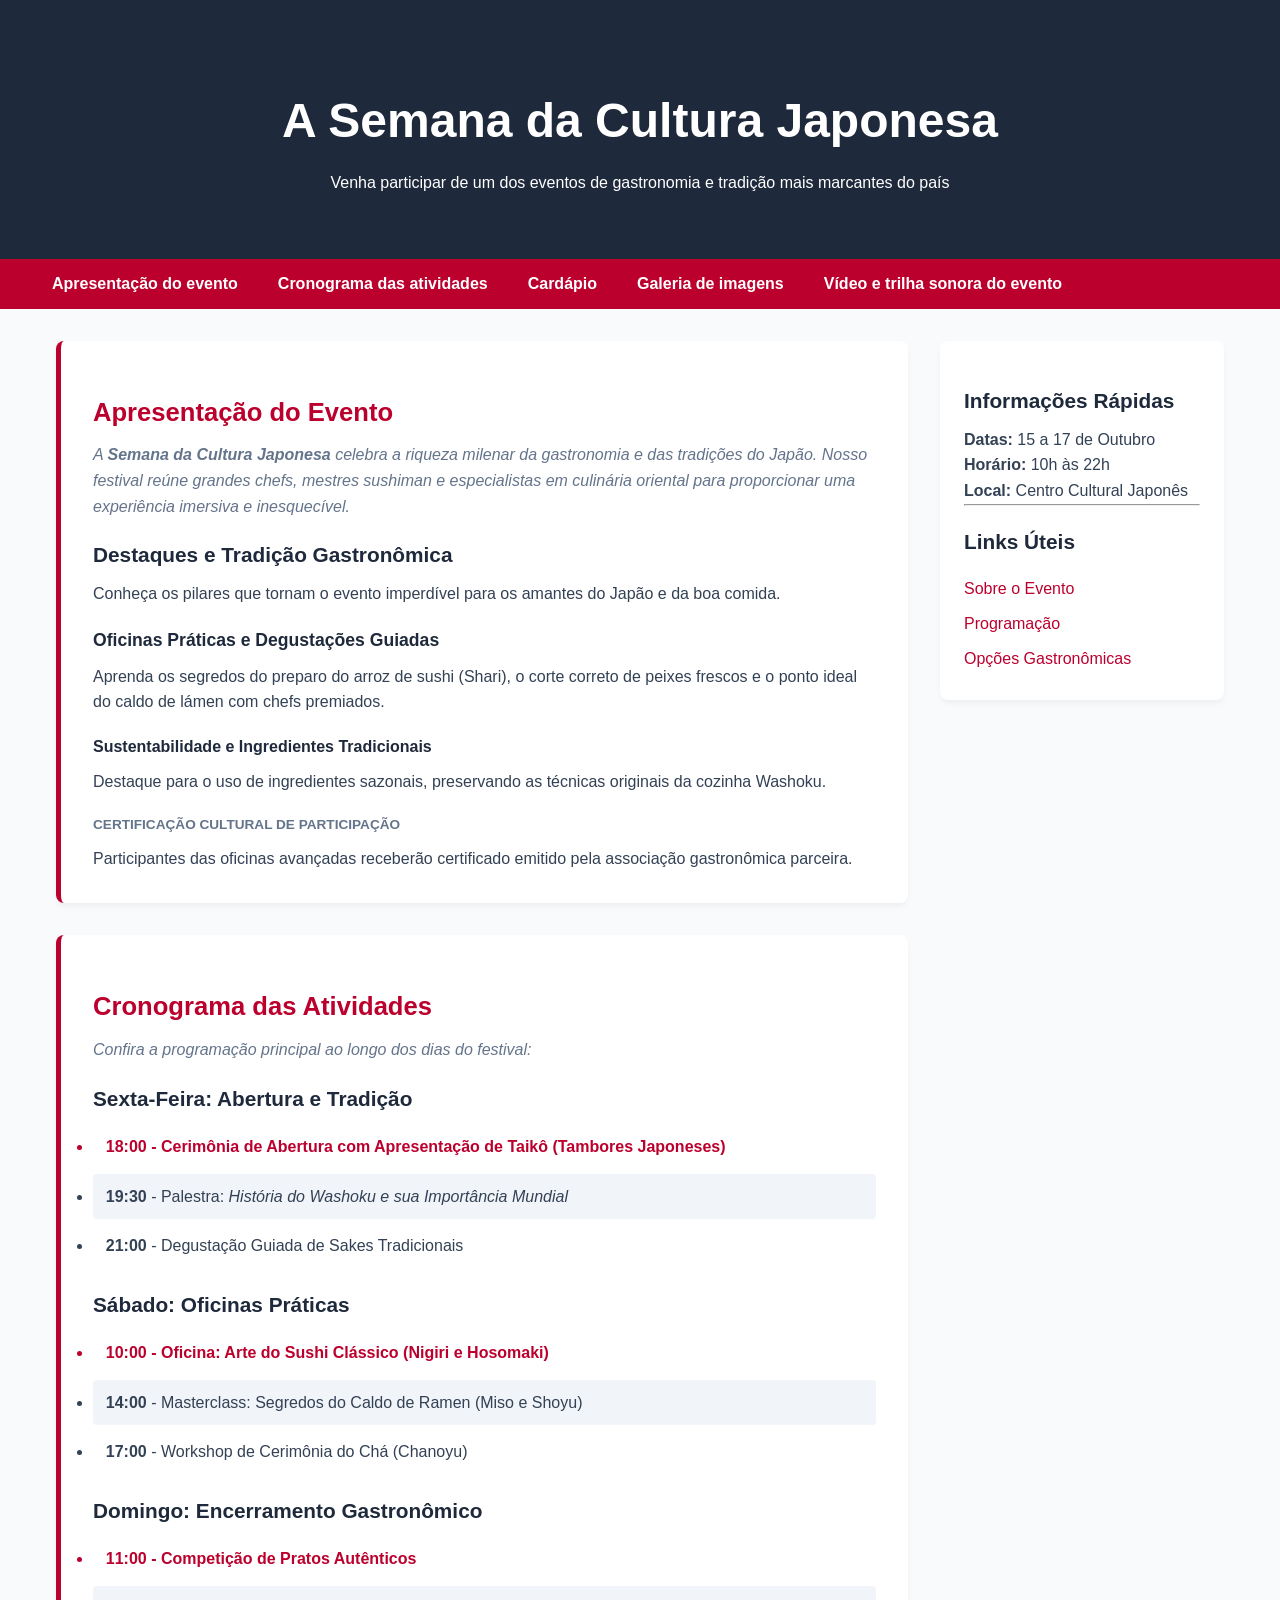
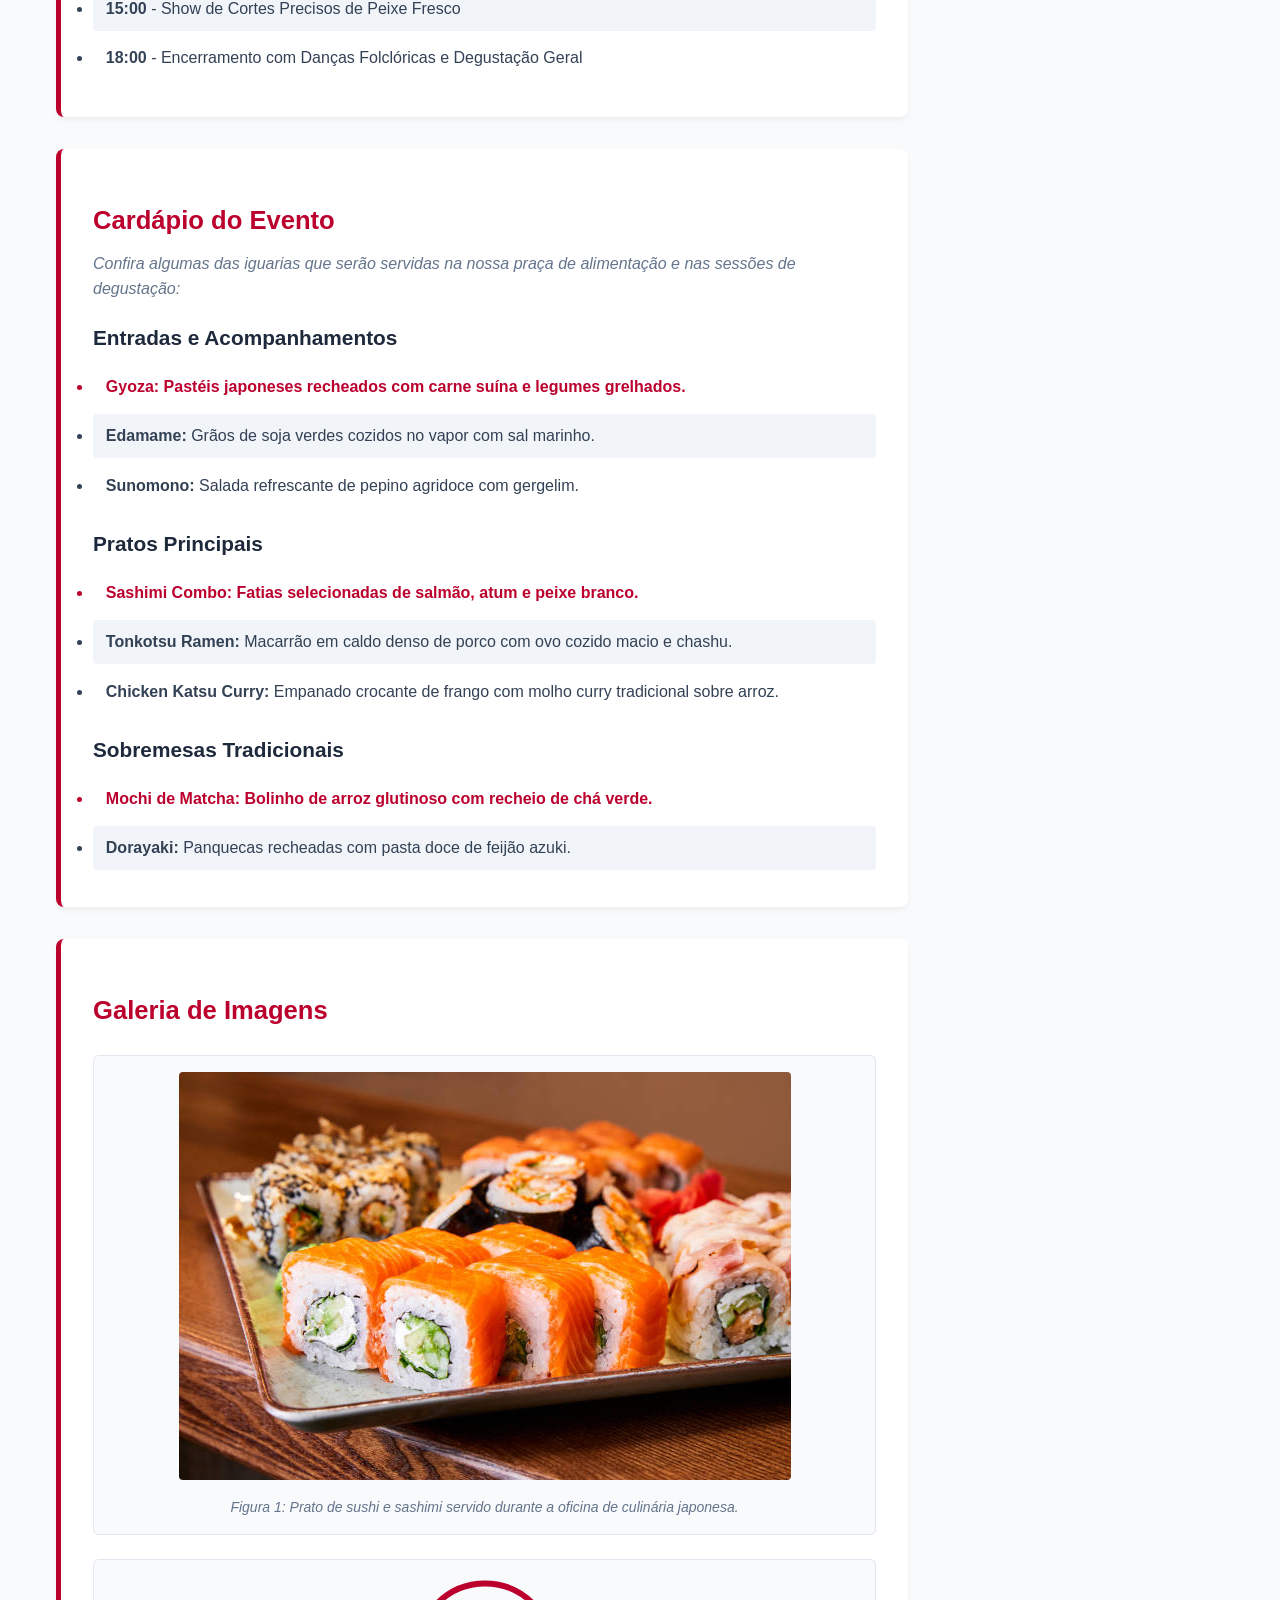
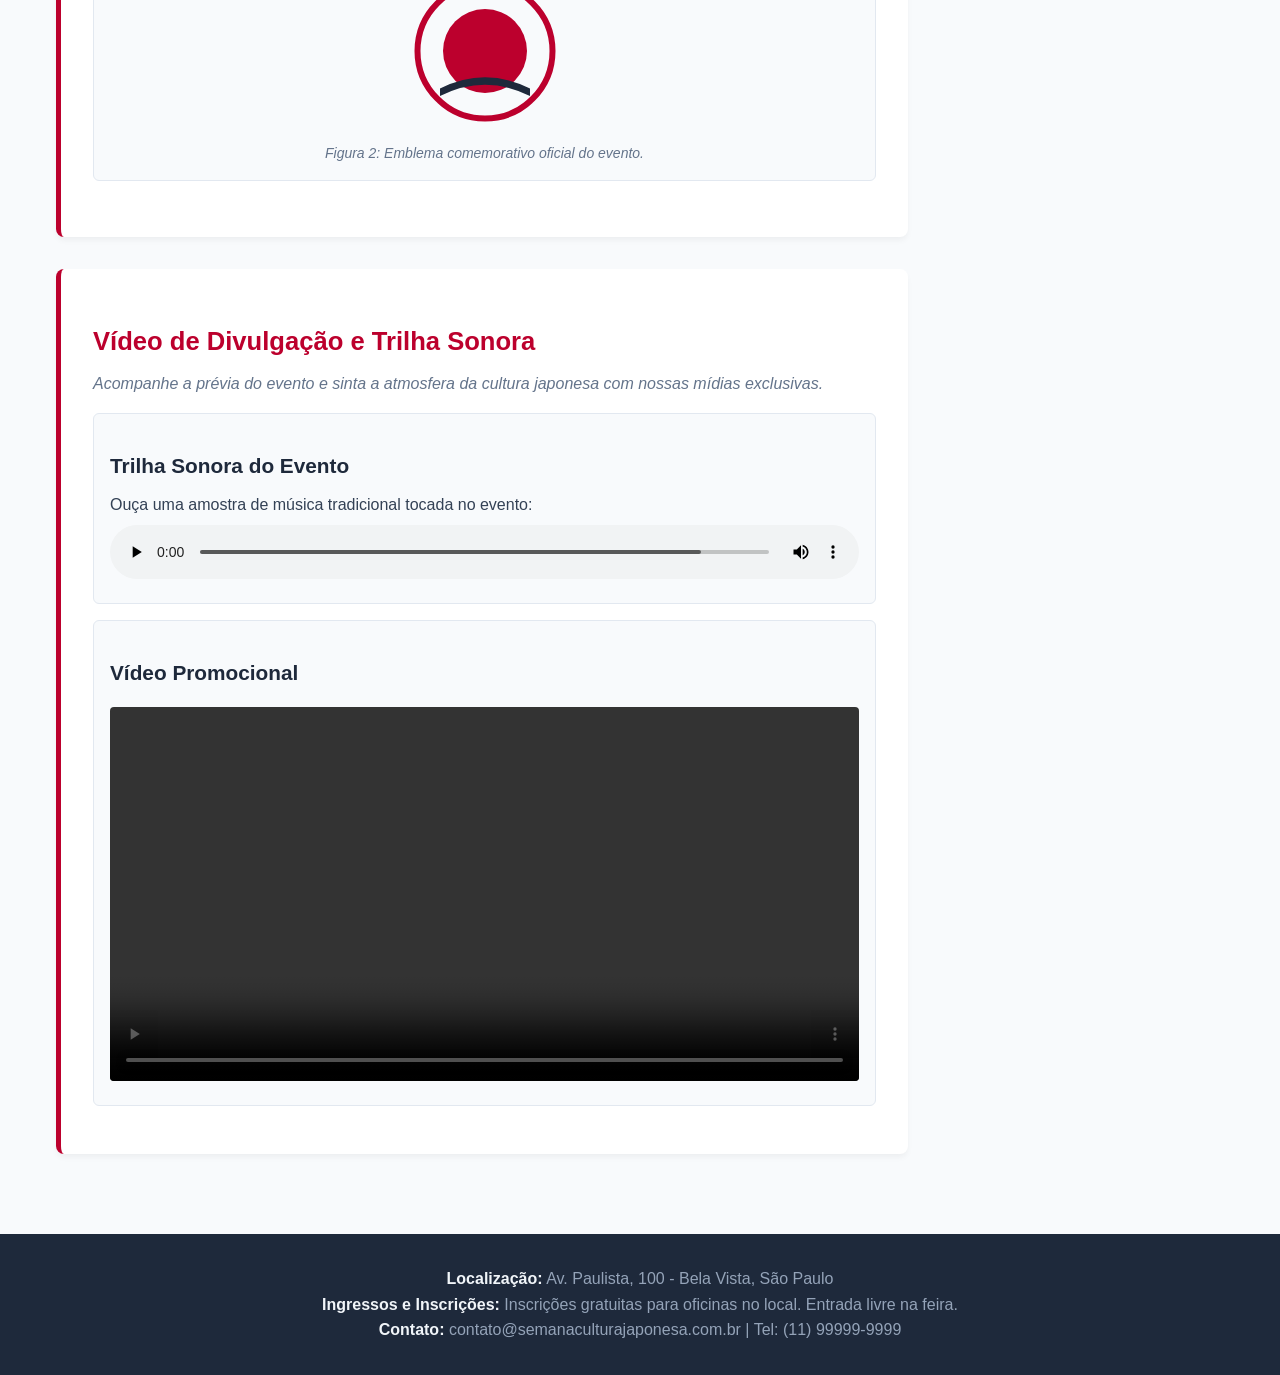
==== index.html @ fdf43a21 "Projeto Final" ====
<!doctype html>
<html lang="pt-BR">
  <head>
    <meta charset="UTF-8" />
    <meta name="viewport" content="width=device-width, initial-scale=1.0" />
    <meta
      name="description"
      content="A Semana da Cultura Japonesa - Evento especial com oficinas de culinária, degustações de sushi e lámen, palestras e apresentações culturais."
    />
    <meta
      name="keywords"
      content="Culinária Japonesa, Gastronomia Japonesa, Oficinas de Culinária, Degustações, Palestras, Apresentações Culturais, Sushi, Ramen, Cultura Japonesa"
    />
    <title>Evento de Culinária - A Semana da Cultura Japonesa</title>

    <link rel="stylesheet" href="style.css" />
  </head>
  <body>
    <header id="topo">
      <h1>A Semana da Cultura Japonesa</h1>
      <p>
        Venha participar de um dos eventos de gastronomia e tradição mais
        marcantes do país
      </p>
    </header>

    <nav aria-label="Navegação Principal" class="nav-principal">
      <ul>
        <li><a href="#apresentacao">Apresentação do evento</a></li>
        <li><a href="#cronograma">Cronograma das atividades</a></li>
        <li><a href="#cardapio">Cardápio</a></li>
        <li><a href="#imagens">Galeria de imagens</a></li>
        <li>
          <a href="#video_trilhasonora">Vídeo e trilha sonora do evento</a>
        </li>
      </ul>
    </nav>

    <div class="container">
      <main>
        <section id="apresentacao" class="secao-conteudo">
          <h2>Apresentação do Evento</h2>
          <p>
            A <strong>Semana da Cultura Japonesa</strong> celebra a riqueza
            milenar da gastronomia e das tradições do Japão. Nosso festival
            reúne grandes chefs, mestres sushiman e especialistas em culinária
            oriental para proporcionar uma experiência imersiva e inesquecível.
          </p>

          <article>
            <h3>Destaques e Tradição Gastronômica</h3>
            <p>
              Conheça os pilares que tornam o evento imperdível para os amantes
              do Japão e da boa comida.
            </p>

            <h4>Oficinas Práticas e Degustações Guiadas</h4>
            <p>
              Aprenda os segredos do preparo do arroz de sushi (Shari), o corte
              correto de peixes frescos e o ponto ideal do caldo de lámen com
              chefs premiados.
            </p>

            <h5>Sustentabilidade e Ingredientes Tradicionais</h5>
            <p>
              Destaque para o uso de ingredientes sazonais, preservando as
              técnicas originais da cozinha Washoku.
            </p>

            <h6>Certificação Cultural de Participação</h6>
            <p>
              Participantes das oficinas avançadas receberão certificado emitido
              pela associação gastronômica parceira.
            </p>
          </article>
        </section>

        <section id="cronograma" class="secao-conteudo">
          <h2>Cronograma das Atividades</h2>
          <p>Confira a programação principal ao longo dos dias do festival:</p>

          <article>
            <h3>Sexta-Feira: Abertura e Tradição</h3>
            <ul class="lista-cronograma">
              <li>
                <strong>18:00</strong> - Cerimônia de Abertura com Apresentação
                de Taikô (Tambores Japoneses)
              </li>
              <li>
                <strong>19:30</strong> - Palestra:
                <em>História do Washoku e sua Importância Mundial</em>
              </li>
              <li>
                <strong>21:00</strong> - Degustação Guiada de Sakes Tradicionais
              </li>
            </ul>

            <h3>Sábado: Oficinas Práticas</h3>
            <ul class="lista-cronograma">
              <li>
                <strong>10:00</strong> - Oficina: Arte do Sushi Clássico (Nigiri
                e Hosomaki)
              </li>
              <li>
                <strong>14:00</strong> - Masterclass: Segredos do Caldo de Ramen
                (Miso e Shoyu)
              </li>
              <li>
                <strong>17:00</strong> - Workshop de Cerimônia do Chá (Chanoyu)
              </li>
            </ul>

            <h3>Domingo: Encerramento Gastronômico</h3>
            <ul class="lista-cronograma">
              <li><strong>11:00</strong> - Competição de Pratos Autênticos</li>
              <li>
                <strong>15:00</strong> - Show de Cortes Precisos de Peixe Fresco
              </li>
              <li>
                <strong>18:00</strong> - Encerramento com Danças Folclóricas e
                Degustação Geral
              </li>
            </ul>
          </article>
        </section>

        <section id="cardapio" class="secao-conteudo">
          <h2>Cardápio do Evento</h2>
          <p>
            Confira algumas das iguarias que serão servidas na nossa praça de
            alimentação e nas sessões de degustação:
          </p>

          <article>
            <h3>Entradas e Acompanhamentos</h3>
            <ul class="lista-cardapio">
              <li>
                <strong>Gyoza:</strong> Pastéis japoneses recheados com carne
                suína e legumes grelhados.
              </li>
              <li>
                <strong>Edamame:</strong> Grãos de soja verdes cozidos no vapor
                com sal marinho.
              </li>
              <li>
                <strong>Sunomono:</strong> Salada refrescante de pepino agridoce
                com gergelim.
              </li>
            </ul>

            <h3>Pratos Principais</h3>
            <ul class="lista-cardapio">
              <li>
                <strong>Sashimi Combo:</strong> Fatias selecionadas de salmão,
                atum e peixe branco.
              </li>
              <li>
                <strong>Tonkotsu Ramen:</strong> Macarrão em caldo denso de
                porco com ovo cozido macio e chashu.
              </li>
              <li>
                <strong>Chicken Katsu Curry:</strong> Empanado crocante de
                frango com molho curry tradicional sobre arroz.
              </li>
            </ul>

            <h3>Sobremesas Tradicionais</h3>
            <ul class="lista-cardapio">
              <li>
                <strong>Mochi de Matcha:</strong> Bolinho de arroz glutinoso com
                recheio de chá verde.
              </li>
              <li>
                <strong>Dorayaki:</strong> Panquecas recheadas com pasta doce de
                feijão azuki.
              </li>
            </ul>
          </article>
        </section>

        <section id="imagens" class="secao-conteudo">
          <h2>Galeria de Imagens</h2>

          <figure class="galeria-figure">
            <img
              src="/img/sushi.jpg"
              alt="Combinado variado de sushi e sashimi"
              class="img-responsiva"
            />
            <figcaption>
              Figura 1: Prato de sushi e sashimi servido durante a oficina de
              culinária japonesa.
            </figcaption>
          </figure>

          <figure class="galeria-figure">
            <svg
              width="150"
              height="150"
              viewBox="0 0 100 100"
              aria-label="Emblema comemorativo da Semana da Cultura Japonesa com o Sol Nascente vermelho"
            >
              <title>Emblema da Semana da Cultura Japonesa</title>
              <circle
                cx="50"
                cy="50"
                r="45"
                fill="#f8fafc"
                stroke="#bc002d"
                stroke-width="4"
              />
              <circle cx="50" cy="50" r="28" fill="#bc002d" />
              <path
                d="M 20 75 Q 50 60 80 75 L 80 80 Q 50 65 20 80 Z"
                fill="#1e293b"
              />
            </svg>
            <figcaption>
              Figura 2: Emblema comemorativo oficial do evento.
            </figcaption>
          </figure>
        </section>

        <section id="video_trilhasonora" class="secao-conteudo">
          <h2>Vídeo de Divulgação e Trilha Sonora</h2>
          <p>
            Acompanhe a prévia do evento e sinta a atmosfera da cultura japonesa
            com nossas mídias exclusivas.
          </p>

          <div class="media-box">
            <h3>Trilha Sonora do Evento</h3>
            <p>Ouça uma amostra de música tradicional tocada no evento:</p>
            <audio controls preload="metadata">
              <source src="/media/trilha_sonora.mp3" type="audio/mpeg" />
            </audio>
          </div>

          <div class="media-box">
            <h3>Vídeo Promocional</h3>

            <video controls>
              <source src="/media/video.mp4" type="video/mp4" />
            </video>
          </div>
        </section>
      </main>

      <aside id="recursos" class="barra-lateral">
        <h3>Informações Rápidas</h3>
        <p><strong>Datas:</strong> 15 a 17 de Outubro</p>
        <p><strong>Horário:</strong> 10h às 22h</p>
        <p><strong>Local:</strong> Centro Cultural Japonês</p>
        <hr />
        <h3>Links Úteis</h3>
        <ul class="lista-links">
          <li><a href="#apresentacao">Sobre o Evento</a></li>
          <li><a href="#cronograma">Programação</a></li>
          <li><a href="#cardapio">Opções Gastronômicas</a></li>
        </ul>
      </aside>
    </div>

    <footer class="rodape-principal">
      <p>
        <strong>Localização:</strong> Av. Paulista, 100 - Bela Vista, São Paulo
      </p>
      <p>
        <strong>Ingressos e Inscrições:</strong> Inscrições gratuitas para
        oficinas no local. Entrada livre na feira.
      </p>
      <p>
        <strong>Contato:</strong> contato@semanaculturajaponesa.com.br | Tel:
        (11) 99999-9999
      </p>
    </footer>
  </body>
</html>
---- style.css ----
* {
  box-sizing: border-box;
  margin: 0;
  padding: 0;
}

:root {
  /* Paleta Temática Japão */
  --cor-primaria: #bc002d;
  --cor-secundaria: #1e293b;
  --cor-fundo: #f8fafc;
  --cor-cartao: #ffffff;
  --cor-texto: #334155;
  --cor-destaque: #d97706;
  --fonte-principal: "Poppins", sans-serif;
  --fonte-titulos: "Noto Sans JP", sans-serif;
}

body {
  font-family: var(--fonte-principal);
  font-size: 1rem;
  line-height: 1.6;
  color: var(--cor-texto);
  background-color: var(--cor-fundo);
}

/* 
   SELETORES SIMPLES  
   */

#topo {
  background-color: var(--cor-secundaria);
  color: #ffffff;
  text-align: center;
  padding: 3rem 1.5rem;
  position: relative;
}

.secao-conteudo {
  background-color: var(--cor-cartao);
  border-radius: 8px;
  padding: 1.5rem;
  margin-bottom: 2rem;
  box-shadow: 0 4px 6px -1px rgba(0, 0, 0, 0.05);
}

/* 
   SELETORES COMPOSTOS
   */
nav[aria-label="Navegação Principal"] {
  background-color: var(--cor-primaria);
  padding: 0.75rem 1rem;
  position: sticky;
  top: 0;
  z-index: 1000;
}

nav ul {
  list-style: none;
  display: flex;
  flex-wrap: wrap;
  justify-content: center;
  gap: 1rem;
}

main > .secao-conteudo {
  border-left: 5px solid var(--cor-primaria);
}

h2 + p {
  margin-top: 0.5rem;
  font-style: italic;
  color: #64748b;
}

/* 
   5. PSEUDO-CLASSES
   */

nav a {
  color: #ffffff;
  text-decoration: none;
  font-weight: 600;
  padding: 0.5rem 0.75rem;
  border-radius: 4px;
  transition:
    background-color 0.3s ease,
    color 0.3s ease;
}

nav a:hover {
  background-color: #ffffff;
  color: var(--cor-primaria);
}

.lista-cronograma li:first-child,
.lista-cardapio li:first-child {
  font-weight: 700;
  color: var(--cor-primaria);
}

.lista-cronograma li:nth-child(even),
.lista-cardapio li:nth-child(even) {
  background-color: #f1f5f9;
}

.lista-cronograma li,
.lista-cardapio li {
  padding: 0.6rem 0.8rem;
  border-radius: 4px;
  margin-bottom: 0.3rem;
}

/* 
   HIERARQUIA DE TÍTULOS E ESTILIZAÇÃO
   */

h1,
h2,
h3,
h4,
h5,
h6 {
  font-family: var(--fonte-titulos);
  color: var(--cor-secundaria);
  margin-top: 1.2rem;
  margin-bottom: 0.6rem;
}

h1 {
  font-size: 2rem;
  color: #ffffff;
}
h2 {
  font-size: 1.6rem;
  color: var(--cor-primaria);
}
h3 {
  font-size: 1.3rem;
}
h4 {
  font-size: 1.1rem;
}
h5 {
  font-size: 1rem;
}
h6 {
  font-size: 0.85rem;
  text-transform: uppercase;
  color: #64748b;
}

/* 
   LAYOUT COM FLEXBOX E CSS GRID
   */

.container {
  display: grid;
  grid-template-columns: 1fr;
  gap: 2rem;
  max-width: 1200px;
  margin: 2rem auto;
  padding: 0 1rem;
}

.barra-lateral {
  background-color: var(--cor-cartao);
  padding: 1.5rem;
  border-radius: 8px;
  box-shadow: 0 4px 6px -1px rgba(0, 0, 0, 0.05);
  height: fit-content;
}

.lista-links {
  list-style: none;
  margin-top: 0.8rem;
}

.lista-links a {
  color: var(--cor-primaria);
  text-decoration: none;
  display: block;
  padding: 0.3rem 0;
}

.lista-links a:hover {
  text-decoration: underline;
}

.galeria-figure {
  margin: 1.5rem 0;
  text-align: center;
  background-color: var(--cor-fundo);
  padding: 1rem;
  border-radius: 6px;
  border: 1px solid #e2e8f0;
}

.img-responsiva {
  max-width: 100%;
  height: auto;
  border-radius: 4px;
}

figcaption {
  font-size: 0.875rem;
  color: #64748b;
  margin-top: 0.5rem;
  font-style: italic;
}

.media-box {
  background-color: var(--cor-fundo);
  padding: 1rem;
  border-radius: 6px;
  margin: 1rem 0;
  border: 1px solid #e2e8f0;
}

audio,
video {
  width: 100%;
  margin-top: 0.5rem;
  border-radius: 4px;
}

.rodape-principal {
  background-color: var(--cor-secundaria);
  color: #94a3b8;
  text-align: center;
  padding: 2rem 1rem;
  margin-top: 3rem;
}

.rodape-principal strong {
  color: #f1f5f9;
}

/* 
   LAYOUT RESPONSIVO (3 BREAKPOINTS - MEDIA QUERIES)
   */

/* Breakpoint 1: Versão Mobile / Pequenas Telas (Padrão do código base) */

/* Breakpoint 2: Tablet / Telas Médias  */
@media screen and (min-width: 600px) {
  h1 {
    font-size: 2.5rem;
  }

  .secao-conteudo {
    padding: 2rem;
  }

  #video {
    display: flex;
    flex-direction: column;
    gap: 1rem;
  }
}

/* Breakpoint 3: Desktop / Telas Grandes  */
@media screen and (min-width: 992px) {
  .container {
    grid-template-columns: 3fr 1fr;
  }

  #topo {
    padding: 4rem 2rem;
  }

  h1 {
    font-size: 3rem;
  }

  nav ul {
    justify-content: flex-start;
    max-width: 1200px;
    margin: 0 auto;
  }
}
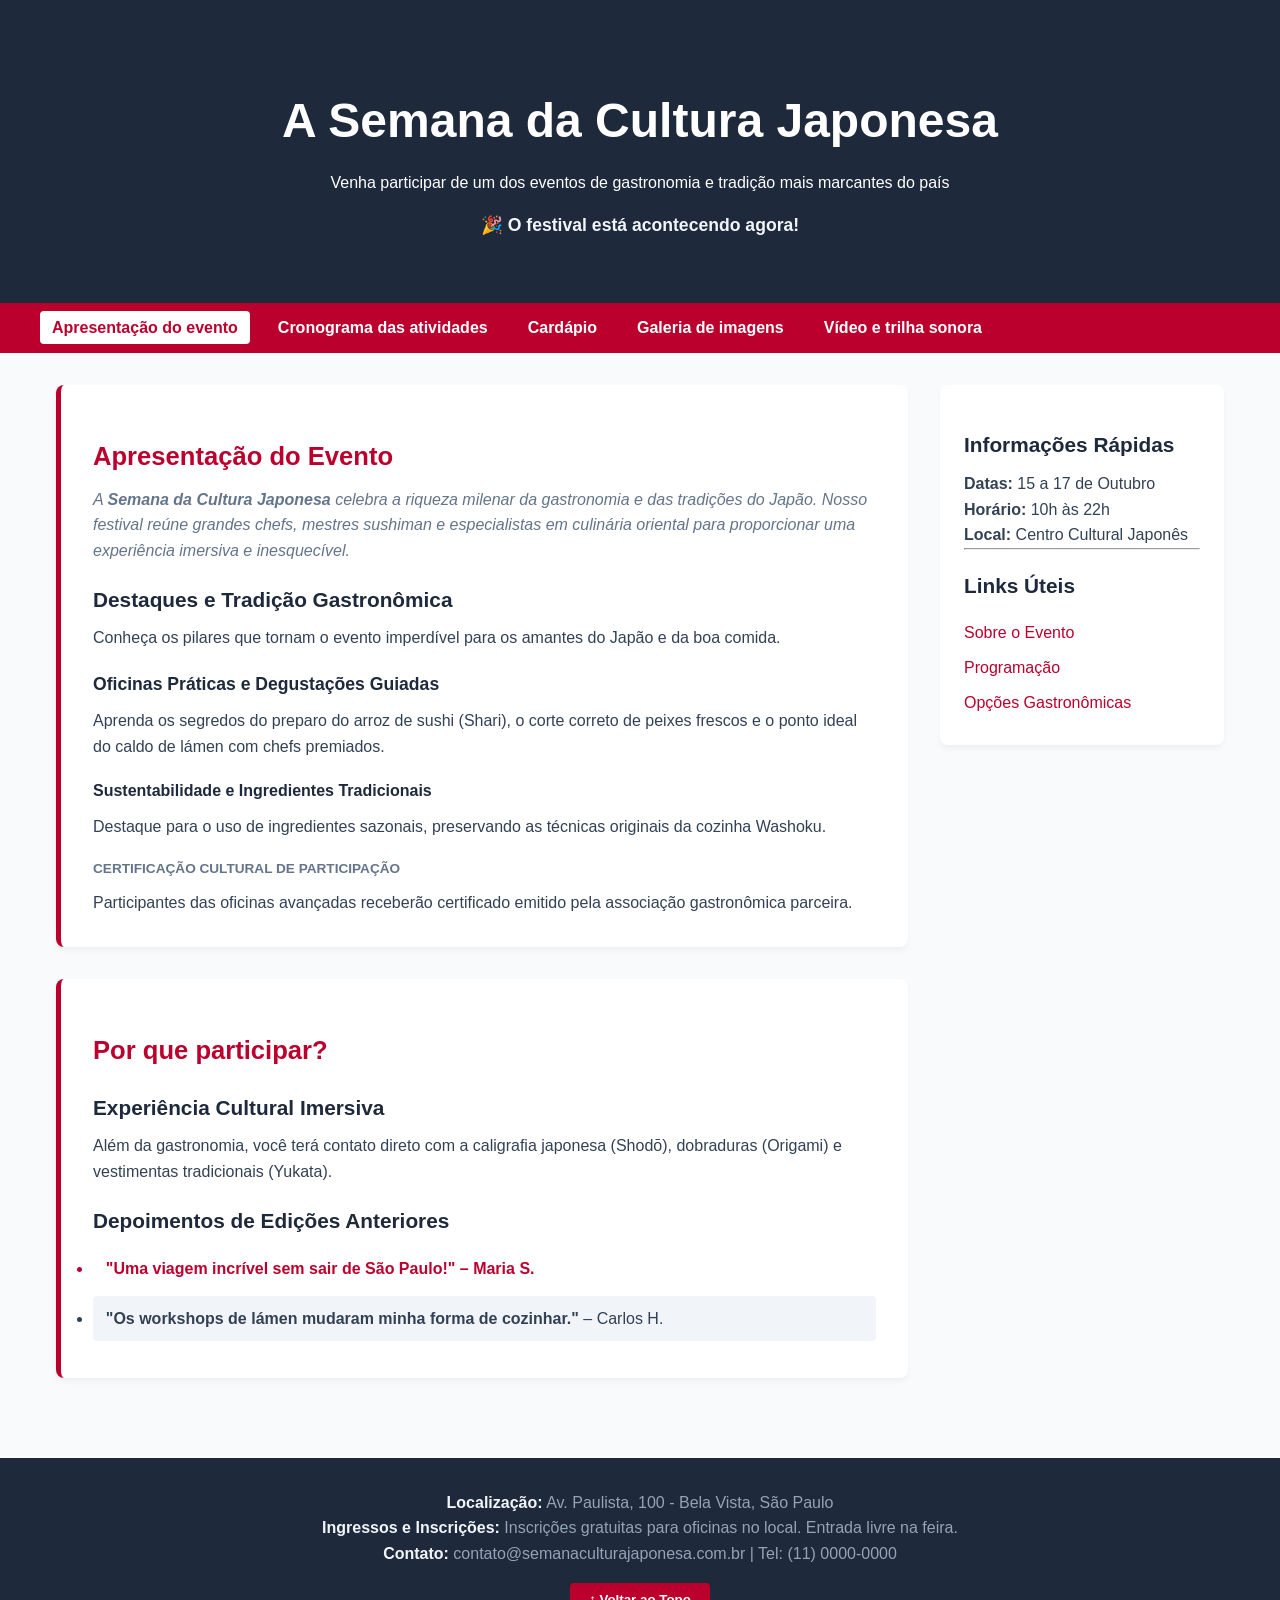
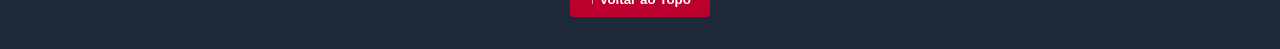
==== commit e9d12799: "Segunda Forma" ====
--- a/index.html
+++ b/index.html
@@ -12,8 +12,8 @@
       content="Culinária Japonesa, Gastronomia Japonesa, Oficinas de Culinária, Degustações, Palestras, Apresentações Culturais, Sushi, Ramen, Cultura Japonesa"
     />
     <title>Evento de Culinária - A Semana da Cultura Japonesa</title>
-
     <link rel="stylesheet" href="style.css" />
+    <script src="script.js"></script>
   </head>
   <body>
     <header id="topo">
@@ -26,13 +26,11 @@
 
     <nav aria-label="Navegação Principal" class="nav-principal">
       <ul>
-        <li><a href="#apresentacao">Apresentação do evento</a></li>
-        <li><a href="#cronograma">Cronograma das atividades</a></li>
-        <li><a href="#cardapio">Cardápio</a></li>
-        <li><a href="#imagens">Galeria de imagens</a></li>
-        <li>
-          <a href="#video_trilhasonora">Vídeo e trilha sonora do evento</a>
-        </li>
+        <li><a href="index.html">Apresentação do evento</a></li>
+        <li><a href="cronograma.html">Cronograma das atividades</a></li>
+        <li><a href="cardapio.html">Cardápio</a></li>
+        <li><a href="galeria.html">Galeria de imagens</a></li>
+        <li><a href="midia.html">Vídeo e trilha sonora</a></li>
       </ul>
     </nav>
 
@@ -75,174 +73,30 @@
           </article>
         </section>
 
-        <section id="cronograma" class="secao-conteudo">
-          <h2>Cronograma das Atividades</h2>
-          <p>Confira a programação principal ao longo dos dias do festival:</p>
-
+        <section class="secao-conteudo">
+          <h2>Por que participar?</h2>
           <article>
-            <h3>Sexta-Feira: Abertura e Tradição</h3>
-            <ul class="lista-cronograma">
+            <h3>Experiência Cultural Imersiva</h3>
+            <p>
+              Além da gastronomia, você terá contato direto com a caligrafia
+              japonesa (Shodō), dobraduras (Origami) e vestimentas tradicionais
+              (Yukata).
+            </p>
+            <h3>Depoimentos de Edições Anteriores</h3>
+            <ul class="lista-cardapio">
               <li>
-                <strong>18:00</strong> - Cerimônia de Abertura com Apresentação
-                de Taikô (Tambores Japoneses)
+                <strong>"Uma viagem incrível sem sair de São Paulo!"</strong> –
+                Maria S.
               </li>
               <li>
-                <strong>19:30</strong> - Palestra:
-                <em>História do Washoku e sua Importância Mundial</em>
-              </li>
-              <li>
-                <strong>21:00</strong> - Degustação Guiada de Sakes Tradicionais
-              </li>
-            </ul>
-
-            <h3>Sábado: Oficinas Práticas</h3>
-            <ul class="lista-cronograma">
-              <li>
-                <strong>10:00</strong> - Oficina: Arte do Sushi Clássico (Nigiri
-                e Hosomaki)
-              </li>
-              <li>
-                <strong>14:00</strong> - Masterclass: Segredos do Caldo de Ramen
-                (Miso e Shoyu)
-              </li>
-              <li>
-                <strong>17:00</strong> - Workshop de Cerimônia do Chá (Chanoyu)
-              </li>
-            </ul>
-
-            <h3>Domingo: Encerramento Gastronômico</h3>
-            <ul class="lista-cronograma">
-              <li><strong>11:00</strong> - Competição de Pratos Autênticos</li>
-              <li>
-                <strong>15:00</strong> - Show de Cortes Precisos de Peixe Fresco
-              </li>
-              <li>
-                <strong>18:00</strong> - Encerramento com Danças Folclóricas e
-                Degustação Geral
+                <strong
+                  >"Os workshops de lámen mudaram minha forma de
+                  cozinhar."</strong
+                >
+                – Carlos H.
               </li>
             </ul>
           </article>
-        </section>
-
-        <section id="cardapio" class="secao-conteudo">
-          <h2>Cardápio do Evento</h2>
-          <p>
-            Confira algumas das iguarias que serão servidas na nossa praça de
-            alimentação e nas sessões de degustação:
-          </p>
-
-          <article>
-            <h3>Entradas e Acompanhamentos</h3>
-            <ul class="lista-cardapio">
-              <li>
-                <strong>Gyoza:</strong> Pastéis japoneses recheados com carne
-                suína e legumes grelhados.
-              </li>
-              <li>
-                <strong>Edamame:</strong> Grãos de soja verdes cozidos no vapor
-                com sal marinho.
-              </li>
-              <li>
-                <strong>Sunomono:</strong> Salada refrescante de pepino agridoce
-                com gergelim.
-              </li>
-            </ul>
-
-            <h3>Pratos Principais</h3>
-            <ul class="lista-cardapio">
-              <li>
-                <strong>Sashimi Combo:</strong> Fatias selecionadas de salmão,
-                atum e peixe branco.
-              </li>
-              <li>
-                <strong>Tonkotsu Ramen:</strong> Macarrão em caldo denso de
-                porco com ovo cozido macio e chashu.
-              </li>
-              <li>
-                <strong>Chicken Katsu Curry:</strong> Empanado crocante de
-                frango com molho curry tradicional sobre arroz.
-              </li>
-            </ul>
-
-            <h3>Sobremesas Tradicionais</h3>
-            <ul class="lista-cardapio">
-              <li>
-                <strong>Mochi de Matcha:</strong> Bolinho de arroz glutinoso com
-                recheio de chá verde.
-              </li>
-              <li>
-                <strong>Dorayaki:</strong> Panquecas recheadas com pasta doce de
-                feijão azuki.
-              </li>
-            </ul>
-          </article>
-        </section>
-
-        <section id="imagens" class="secao-conteudo">
-          <h2>Galeria de Imagens</h2>
-
-          <figure class="galeria-figure">
-            <img
-              src="/img/sushi.jpg"
-              alt="Combinado variado de sushi e sashimi"
-              class="img-responsiva"
-            />
-            <figcaption>
-              Figura 1: Prato de sushi e sashimi servido durante a oficina de
-              culinária japonesa.
-            </figcaption>
-          </figure>
-
-          <figure class="galeria-figure">
-            <svg
-              width="150"
-              height="150"
-              viewBox="0 0 100 100"
-              aria-label="Emblema comemorativo da Semana da Cultura Japonesa com o Sol Nascente vermelho"
-            >
-              <title>Emblema da Semana da Cultura Japonesa</title>
-              <circle
-                cx="50"
-                cy="50"
-                r="45"
-                fill="#f8fafc"
-                stroke="#bc002d"
-                stroke-width="4"
-              />
-              <circle cx="50" cy="50" r="28" fill="#bc002d" />
-              <path
-                d="M 20 75 Q 50 60 80 75 L 80 80 Q 50 65 20 80 Z"
-                fill="#1e293b"
-              />
-            </svg>
-            <figcaption>
-              Figura 2: Emblema comemorativo oficial do evento.
-            </figcaption>
-          </figure>
-        </section>
-
-        <section id="video_trilhasonora" class="secao-conteudo">
-          <h2>Vídeo de Divulgação e Trilha Sonora</h2>
-          <p>
-            Acompanhe a prévia do evento e sinta a atmosfera da cultura japonesa
-            com nossas mídias exclusivas.
-          </p>
-
-          <div class="media-box">
-            <h3>Trilha Sonora do Evento</h3>
-            <p>Ouça uma amostra de música tradicional tocada no evento:</p>
-            <audio controls preload="metadata">
-              <source src="/media/trilha_sonora.mp3" type="audio/mpeg" />
-            </audio>
-          </div>
-
-          <div class="media-box">
-            <h3>Vídeo Promocional</h3>
-
-            <video controls>
-              <source src="/media/video.mp4" type="video/mp4" />
-            </video>
-          </div>
         </section>
       </main>
 
@@ -254,9 +108,9 @@
         <hr />
         <h3>Links Úteis</h3>
         <ul class="lista-links">
-          <li><a href="#apresentacao">Sobre o Evento</a></li>
-          <li><a href="#cronograma">Programação</a></li>
-          <li><a href="#cardapio">Opções Gastronômicas</a></li>
+          <li><a href="index.html">Sobre o Evento</a></li>
+          <li><a href="cronograma.html">Programação</a></li>
+          <li><a href="cardapio.html">Opções Gastronômicas</a></li>
         </ul>
       </aside>
     </div>
@@ -271,7 +125,7 @@
       </p>
       <p>
         <strong>Contato:</strong> contato@semanaculturajaponesa.com.br | Tel:
-        (11) 99999-9999
+        (11) 0000-0000
       </p>
     </footer>
   </body>
